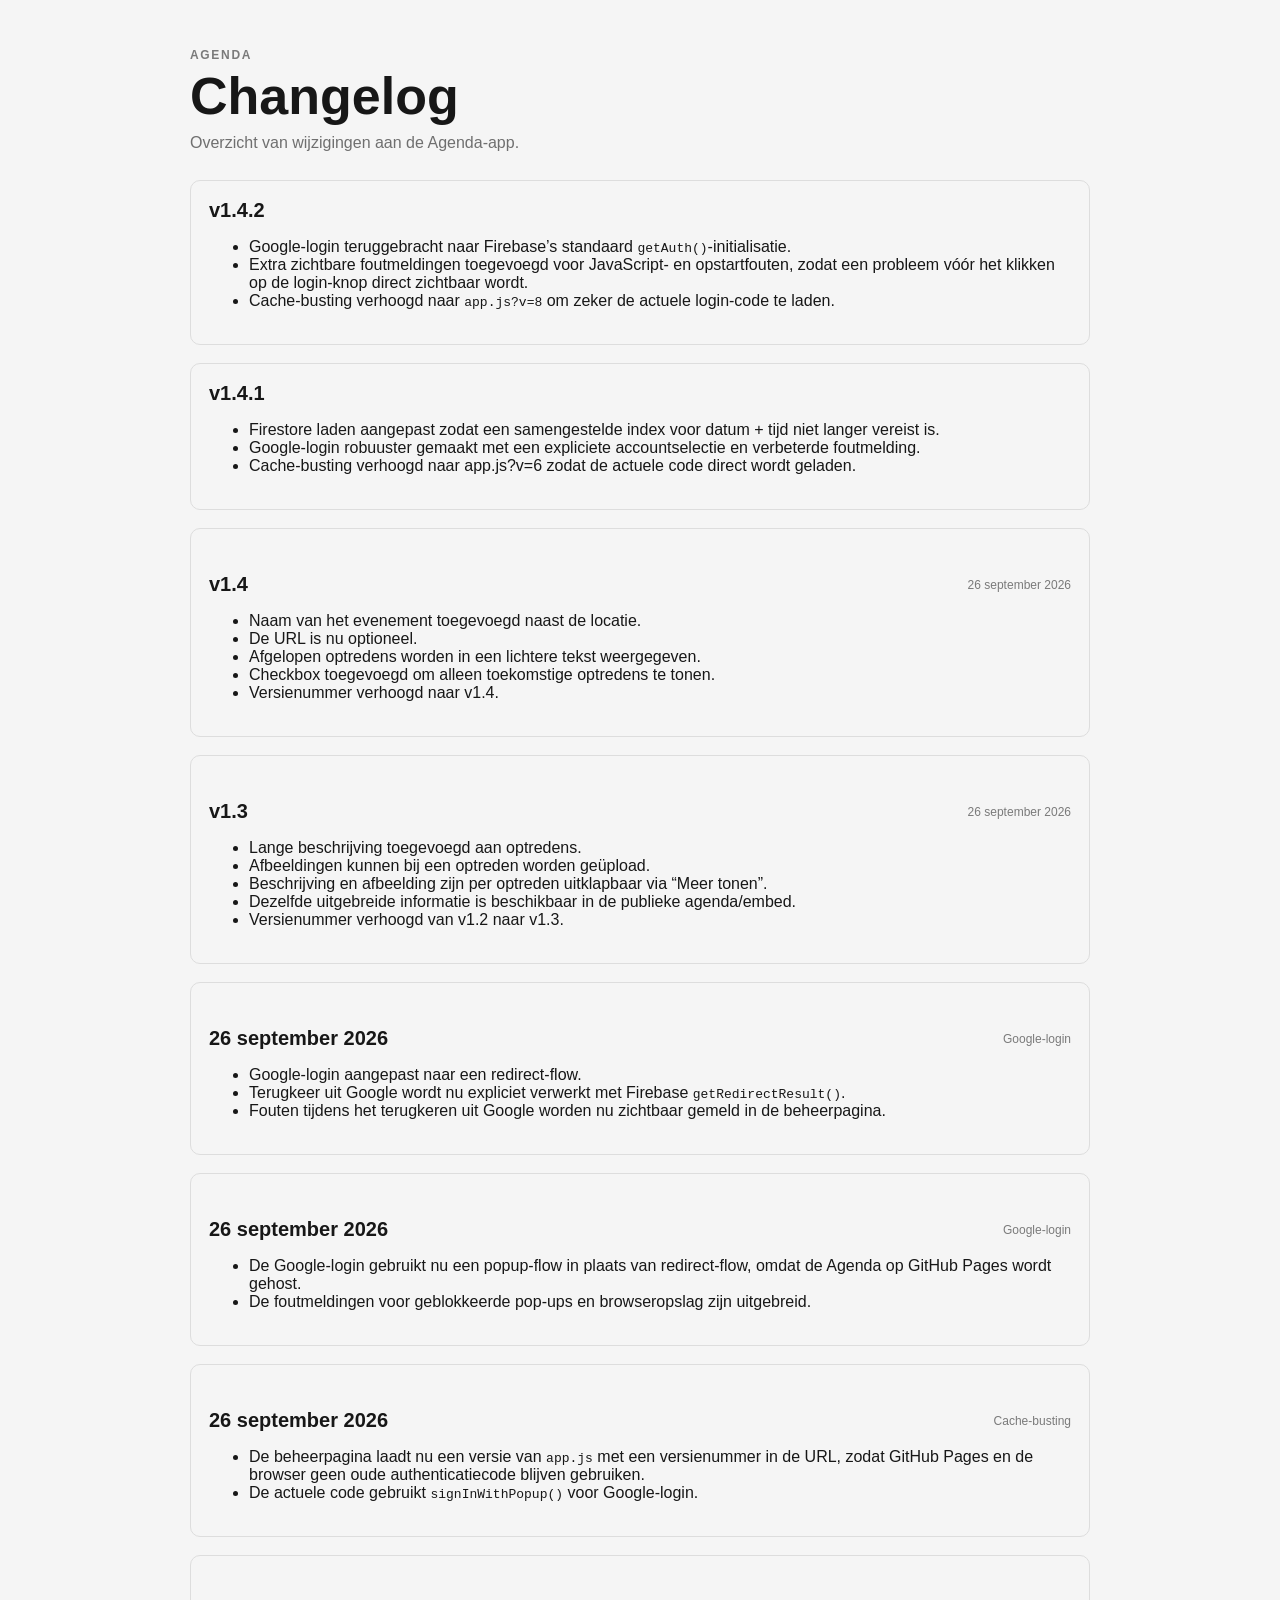
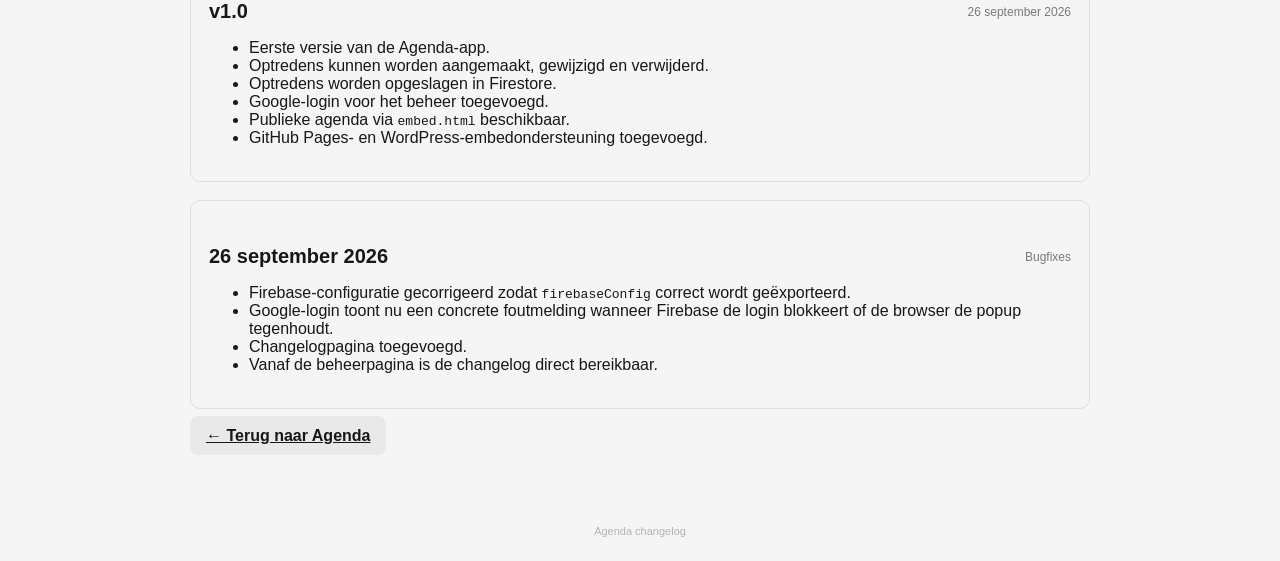
==== changelog.html @ e328a2c7 "Update changelog for Google login fix v1.4.2" ====
<!doctype html>
<html lang="nl">
<head>
<meta charset="utf-8">
<meta name="viewport" content="width=device-width,initial-scale=1">
<title>Changelog — Agenda</title>
<link rel="stylesheet" href="styles.css">
</head>
<body>
<main class="page">
<header class="hero">
<p class="eyebrow">Agenda</p>
<h1>Changelog</h1>
<p class="muted">Overzicht van wijzigingen aan de Agenda-app.</p>
</header>

<section class="panel"><h2>v1.4.2</h2><ul><li>Google-login teruggebracht naar Firebase’s standaard <code>getAuth()</code>-initialisatie.</li><li>Extra zichtbare foutmeldingen toegevoegd voor JavaScript- en opstartfouten, zodat een probleem vóór het klikken op de login-knop direct zichtbaar wordt.</li><li>Cache-busting verhoogd naar <code>app.js?v=8</code> om zeker de actuele login-code te laden.</li></ul></section><section class="panel"><h2>v1.4.1</h2><ul><li>Firestore laden aangepast zodat een samengestelde index voor datum + tijd niet langer vereist is.</li><li>Google-login robuuster gemaakt met een expliciete accountselectie en verbeterde foutmelding.</li><li>Cache-busting verhoogd naar app.js?v=6 zodat de actuele code direct wordt geladen.</li></ul></section><section class="panel">
  <div class="section-heading"><h2>v1.4</h2><span class="count">26 september 2026</span></div>
  <ul>
    <li>Naam van het evenement toegevoegd naast de locatie.</li>
    <li>De URL is nu optioneel.</li>
    <li>Afgelopen optredens worden in een lichtere tekst weergegeven.</li>
    <li>Checkbox toegevoegd om alleen toekomstige optredens te tonen.</li>
    <li>Versienummer verhoogd naar v1.4.</li>
  </ul>
</section>

<section class="panel">
  <div class="section-heading"><h2>v1.3</h2><span class="count">26 september 2026</span></div>
  <ul>
    <li>Lange beschrijving toegevoegd aan optredens.</li>
    <li>Afbeeldingen kunnen bij een optreden worden geüpload.</li>
    <li>Beschrijving en afbeelding zijn per optreden uitklapbaar via “Meer tonen”.</li>
    <li>Dezelfde uitgebreide informatie is beschikbaar in de publieke agenda/embed.</li>
    <li>Versienummer verhoogd van v1.2 naar v1.3.</li>
  </ul>
</section>

<section class="panel">
  <div class="section-heading"><h2>26 september 2026</h2><span class="count">Google-login</span></div>
  <ul>
    <li>Google-login aangepast naar een redirect-flow.</li>
    <li>Terugkeer uit Google wordt nu expliciet verwerkt met Firebase <code>getRedirectResult()</code>.</li>
    <li>Fouten tijdens het terugkeren uit Google worden nu zichtbaar gemeld in de beheerpagina.</li>
  </ul>
</section>

<section class="panel">
  <div class="section-heading"><h2>26 september 2026</h2><span class="count">Google-login</span></div>
  <ul>
    <li>De Google-login gebruikt nu een popup-flow in plaats van redirect-flow, omdat de Agenda op GitHub Pages wordt gehost.</li>
    <li>De foutmeldingen voor geblokkeerde pop-ups en browseropslag zijn uitgebreid.</li>
  </ul>
</section>

<section class="panel">
  <div class="section-heading"><h2>26 september 2026</h2><span class="count">Cache-busting</span></div>
  <ul>
    <li>De beheerpagina laadt nu een versie van <code>app.js</code> met een versienummer in de URL, zodat GitHub Pages en de browser geen oude authenticatiecode blijven gebruiken.</li>
    <li>De actuele code gebruikt <code>signInWithPopup()</code> voor Google-login.</li>
  </ul>
</section>

<section class="panel">
  <div class="section-heading"><h2>v1.0</h2><span class="count">26 september 2026</span></div>
  <ul>
    <li>Eerste versie van de Agenda-app.</li>
    <li>Optredens kunnen worden aangemaakt, gewijzigd en verwijderd.</li>
    <li>Optredens worden opgeslagen in Firestore.</li>
    <li>Google-login voor het beheer toegevoegd.</li>
    <li>Publieke agenda via <code>embed.html</code> beschikbaar.</li>
    <li>GitHub Pages- en WordPress-embedondersteuning toegevoegd.</li>
  </ul>
</section>

<section class="panel">
  <div class="section-heading"><h2>26 september 2026</h2><span class="count">Bugfixes</span></div>
  <ul>
    <li>Firebase-configuratie gecorrigeerd zodat <code>firebaseConfig</code> correct wordt geëxporteerd.</li>
    <li>Google-login toont nu een concrete foutmelding wanneer Firebase de login blokkeert of de browser de popup tegenhoudt.</li>
    <li>Changelogpagina toegevoegd.</li>
    <li>Vanaf de beheerpagina is de changelog direct bereikbaar.</li>
  </ul>
</section>

<p><a class="secondary-button" href="index.html">← Terug naar Agenda</a></p>
</main>
<footer class="version">Agenda changelog</footer>
</body>
</html>
---- styles.css ----
*{box-sizing:border-box}
:root{font-family:Arial,Helvetica,sans-serif;color:#171717;background:#f5f5f5}
body{margin:0}
.page{width:min(900px,calc(100% - 32px));margin:0 auto;padding:48px 0 64px}
.hero{margin-bottom:28px}
.eyebrow{margin:0 0 8px;font-size:12px;font-weight:700;letter-spacing:.14em;text-transform:uppercase;opacity:.55}
h1{margin:0;font-size:clamp(30px,6vw,52px);line-height:1}
h2{margin:0;font-size:20px}
.muted{margin:12px 0 0;opacity:.6}
.panel{padding:18px;background:#f5f5f5;border:1px solid #ddd;border-radius:10px;margin-bottom:18px}
.toolbar{display:flex;justify-content:space-between;gap:10px;margin-bottom:18px}.toolbar-actions{display:flex;gap:10px;align-items:center}.toolbar-actions a{text-decoration:none;display:inline-flex;align-items:center}
.primary-button,.secondary-button{border:0;border-radius:8px;padding:11px 16px;font:inherit;font-weight:700;cursor:pointer}
.primary-button{background:#171717;color:#fff}
.secondary-button{background:#e9e9e9;color:#171717}
.form-heading{display:flex;align-items:center;justify-content:space-between;margin-bottom:18px}
.icon-button{border:0;background:transparent;font-size:26px;line-height:1;cursor:pointer;opacity:.55}
.form-grid{display:grid;grid-template-columns:1fr 1fr;gap:14px}
.form-grid label{display:grid;gap:6px;font-size:13px;font-weight:700}
.form-grid input{width:100%;min-height:40px;padding:0 11px;border:1px solid #ccc;border-radius:8px;background:#fff;font:inherit}
.full{grid-column:1/-1}
.form-actions{display:flex;gap:10px}
.section-heading{display:flex;align-items:center;justify-content:space-between;margin:26px 0 12px}
.count{font-size:12px;opacity:.55}
.event-list{display:grid;gap:8px}
.event{display:grid;grid-template-columns:74px minmax(0,1fr) auto;gap:14px;align-items:center;padding:10px 12px;background:#f5f5f5;border:1px solid #ddd;border-radius:10px;transition:background-color .15s ease,transform .1s ease}
.event:hover{background:#e9e9e9}
.event:active{transform:scale(.995)}
.event-date{text-align:center;font-weight:700;text-transform:uppercase;line-height:1.05}
.event-day{display:block;font-size:25px;letter-spacing:-.03em}
.event-month{display:block;font-size:11px;opacity:.55;letter-spacing:.12em;margin-top:3px}
.event-time{font-size:12px;font-weight:700;opacity:.55;margin-bottom:3px}
.event-location{margin:0;font-weight:700;white-space:nowrap;overflow:hidden;text-overflow:ellipsis}
.event-link{display:inline-block;margin-top:3px;font-size:12px;color:inherit;opacity:.6;text-decoration:none}
.event-link:hover{text-decoration:underline}
.event-actions{display:flex;gap:4px}
.small-button{border:0;background:transparent;border-radius:7px;padding:8px;cursor:pointer;font:inherit;opacity:.55}
.small-button:hover{background:#ddd;opacity:1}
.error{margin:14px 0 0;padding:12px;border:1px solid #d99;background:#fee;border-radius:8px;color:#733}
.message{padding:14px;text-align:center;color:#777;font-size:13px}
.version{margin:0 0 24px;text-align:center;font-size:11px;color:#999;opacity:.7}
.embed-page{background:transparent}
.embed-page .event{grid-template-columns:64px minmax(0,1fr);padding:8px 10px}
.embed-page .event-actions{display:none}
.embed-page .event-day{font-size:22px}
@media(max-width:600px){
.page{width:min(100% - 20px,900px);padding-top:28px}
.form-grid{grid-template-columns:1fr}
.full{grid-column:auto}
.toolbar{flex-direction:column}
.event{grid-template-columns:58px minmax(0,1fr) auto;gap:9px;padding:8px}
.event-day{font-size:22px}
.event-location{font-size:14px}
.event-link{font-size:11px}
}

.form-grid textarea{width:100%;padding:11px;border:1px solid #ccc;border-radius:8px;background:#fff;font:inherit;resize:vertical;line-height:1.5}
.form-grid input[type="file"]{padding:9px 11px}
.field-hint{font-size:11px;font-weight:400;opacity:.55}
.event-main{min-width:0}
.event-toggle{display:block;margin-top:7px;padding:0;border:0;background:transparent;font:inherit;font-size:12px;font-weight:700;opacity:.55;cursor:pointer}
.event-toggle:hover{text-decoration:underline;opacity:1}
.event-details{margin-top:12px;padding-top:12px;border-top:1px solid #ddd}
.event-image{display:block;width:min(100%,520px);max-height:360px;object-fit:cover;border-radius:8px;margin-bottom:12px}
.event-description{font-size:14px;line-height:1.6;font-weight:400;white-space:normal;overflow-wrap:anywhere}

.filter-checkbox{display:flex;align-items:center;gap:8px;margin:-2px 0 14px;font-size:13px;font-weight:700}
.filter-checkbox input{width:16px;height:16px}
.event-name{margin:0 0 2px;font-weight:700}
.event.past{opacity:.48}
.event.past:hover{opacity:.7}
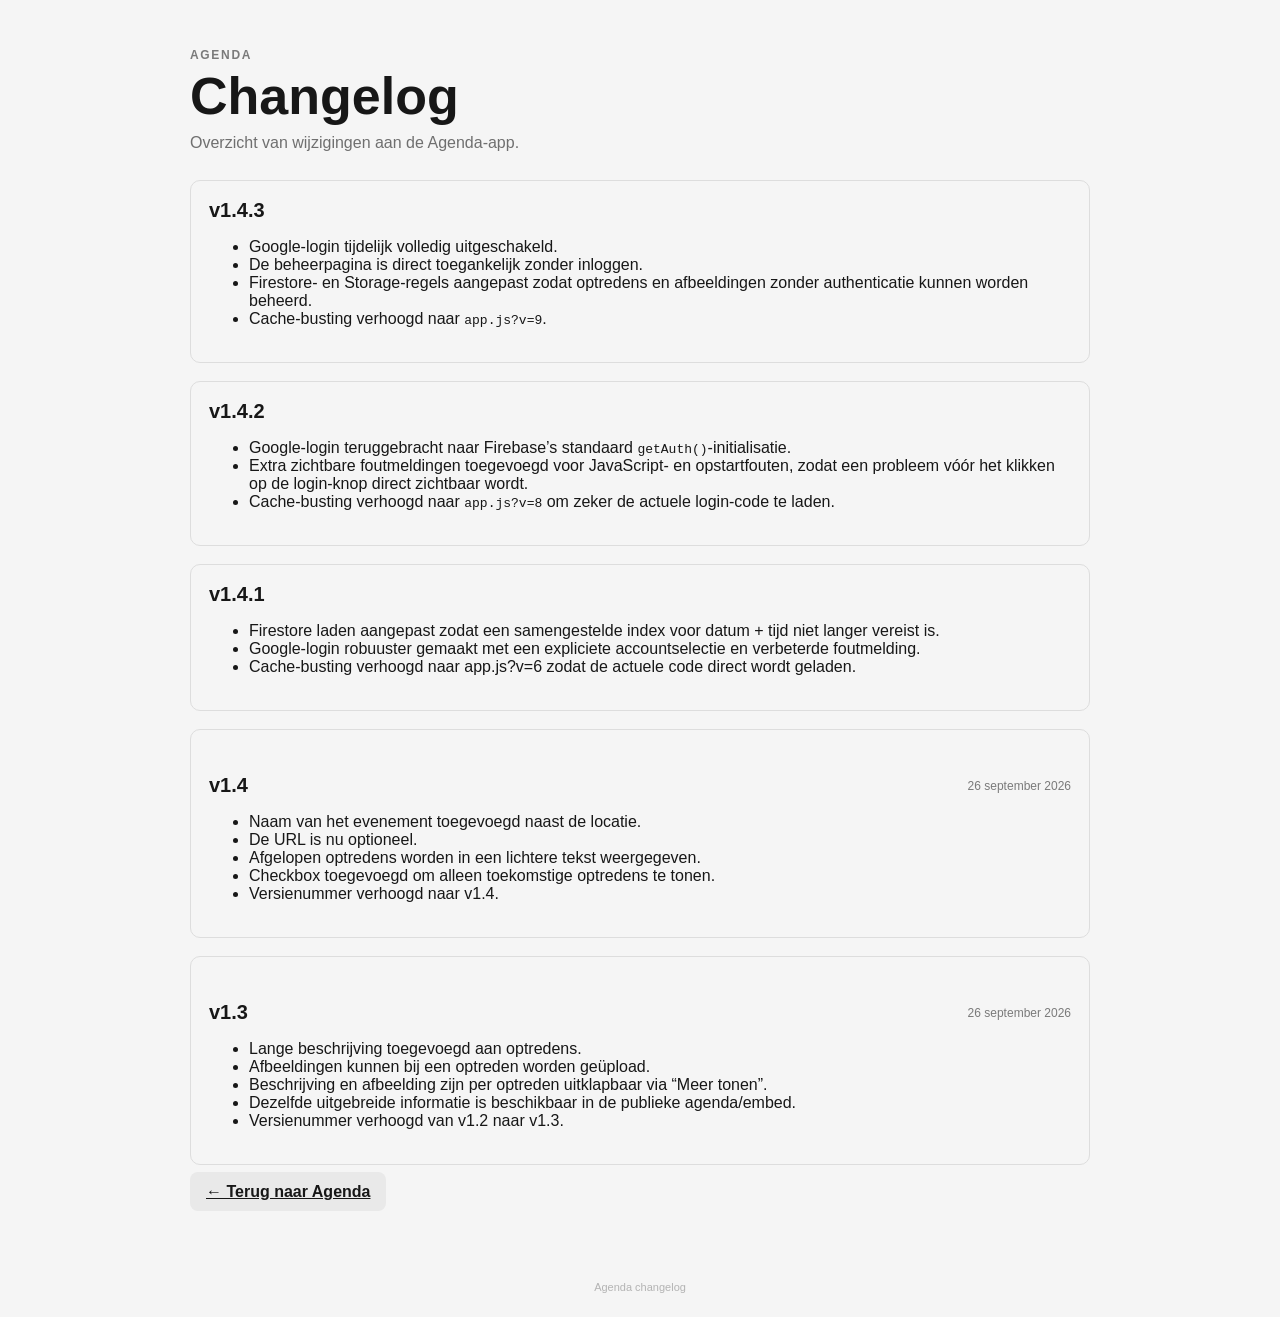
==== commit 077ebf37: "Document temporary removal of Google login" ====
--- a/changelog.html
+++ b/changelog.html
@@ -14,77 +14,23 @@
 <p class="muted">Overzicht van wijzigingen aan de Agenda-app.</p>
 </header>
 
+<section class="panel"><h2>v1.4.3</h2><ul>
+<li>Google-login tijdelijk volledig uitgeschakeld.</li>
+<li>De beheerpagina is direct toegankelijk zonder inloggen.</li>
+<li>Firestore- en Storage-regels aangepast zodat optredens en afbeeldingen zonder authenticatie kunnen worden beheerd.</li>
+<li>Cache-busting verhoogd naar <code>app.js?v=9</code>.</li>
+</ul></section>
+
 <section class="panel"><h2>v1.4.2</h2><ul><li>Google-login teruggebracht naar Firebase’s standaard <code>getAuth()</code>-initialisatie.</li><li>Extra zichtbare foutmeldingen toegevoegd voor JavaScript- en opstartfouten, zodat een probleem vóór het klikken op de login-knop direct zichtbaar wordt.</li><li>Cache-busting verhoogd naar <code>app.js?v=8</code> om zeker de actuele login-code te laden.</li></ul></section><section class="panel"><h2>v1.4.1</h2><ul><li>Firestore laden aangepast zodat een samengestelde index voor datum + tijd niet langer vereist is.</li><li>Google-login robuuster gemaakt met een expliciete accountselectie en verbeterde foutmelding.</li><li>Cache-busting verhoogd naar app.js?v=6 zodat de actuele code direct wordt geladen.</li></ul></section><section class="panel">
   <div class="section-heading"><h2>v1.4</h2><span class="count">26 september 2026</span></div>
-  <ul>
-    <li>Naam van het evenement toegevoegd naast de locatie.</li>
-    <li>De URL is nu optioneel.</li>
-    <li>Afgelopen optredens worden in een lichtere tekst weergegeven.</li>
-    <li>Checkbox toegevoegd om alleen toekomstige optredens te tonen.</li>
-    <li>Versienummer verhoogd naar v1.4.</li>
-  </ul>
+  <ul><li>Naam van het evenement toegevoegd naast de locatie.</li><li>De URL is nu optioneel.</li><li>Afgelopen optredens worden in een lichtere tekst weergegeven.</li><li>Checkbox toegevoegd om alleen toekomstige optredens te tonen.</li><li>Versienummer verhoogd naar v1.4.</li></ul>
 </section>
-
 <section class="panel">
   <div class="section-heading"><h2>v1.3</h2><span class="count">26 september 2026</span></div>
-  <ul>
-    <li>Lange beschrijving toegevoegd aan optredens.</li>
-    <li>Afbeeldingen kunnen bij een optreden worden geüpload.</li>
-    <li>Beschrijving en afbeelding zijn per optreden uitklapbaar via “Meer tonen”.</li>
-    <li>Dezelfde uitgebreide informatie is beschikbaar in de publieke agenda/embed.</li>
-    <li>Versienummer verhoogd van v1.2 naar v1.3.</li>
-  </ul>
+  <ul><li>Lange beschrijving toegevoegd aan optredens.</li><li>Afbeeldingen kunnen bij een optreden worden geüpload.</li><li>Beschrijving en afbeelding zijn per optreden uitklapbaar via “Meer tonen”.</li><li>Dezelfde uitgebreide informatie is beschikbaar in de publieke agenda/embed.</li><li>Versienummer verhoogd van v1.2 naar v1.3.</li></ul>
 </section>
-
-<section class="panel">
-  <div class="section-heading"><h2>26 september 2026</h2><span class="count">Google-login</span></div>
-  <ul>
-    <li>Google-login aangepast naar een redirect-flow.</li>
-    <li>Terugkeer uit Google wordt nu expliciet verwerkt met Firebase <code>getRedirectResult()</code>.</li>
-    <li>Fouten tijdens het terugkeren uit Google worden nu zichtbaar gemeld in de beheerpagina.</li>
-  </ul>
-</section>
-
-<section class="panel">
-  <div class="section-heading"><h2>26 september 2026</h2><span class="count">Google-login</span></div>
-  <ul>
-    <li>De Google-login gebruikt nu een popup-flow in plaats van redirect-flow, omdat de Agenda op GitHub Pages wordt gehost.</li>
-    <li>De foutmeldingen voor geblokkeerde pop-ups en browseropslag zijn uitgebreid.</li>
-  </ul>
-</section>
-
-<section class="panel">
-  <div class="section-heading"><h2>26 september 2026</h2><span class="count">Cache-busting</span></div>
-  <ul>
-    <li>De beheerpagina laadt nu een versie van <code>app.js</code> met een versienummer in de URL, zodat GitHub Pages en de browser geen oude authenticatiecode blijven gebruiken.</li>
-    <li>De actuele code gebruikt <code>signInWithPopup()</code> voor Google-login.</li>
-  </ul>
-</section>
-
-<section class="panel">
-  <div class="section-heading"><h2>v1.0</h2><span class="count">26 september 2026</span></div>
-  <ul>
-    <li>Eerste versie van de Agenda-app.</li>
-    <li>Optredens kunnen worden aangemaakt, gewijzigd en verwijderd.</li>
-    <li>Optredens worden opgeslagen in Firestore.</li>
-    <li>Google-login voor het beheer toegevoegd.</li>
-    <li>Publieke agenda via <code>embed.html</code> beschikbaar.</li>
-    <li>GitHub Pages- en WordPress-embedondersteuning toegevoegd.</li>
-  </ul>
-</section>
-
-<section class="panel">
-  <div class="section-heading"><h2>26 september 2026</h2><span class="count">Bugfixes</span></div>
-  <ul>
-    <li>Firebase-configuratie gecorrigeerd zodat <code>firebaseConfig</code> correct wordt geëxporteerd.</li>
-    <li>Google-login toont nu een concrete foutmelding wanneer Firebase de login blokkeert of de browser de popup tegenhoudt.</li>
-    <li>Changelogpagina toegevoegd.</li>
-    <li>Vanaf de beheerpagina is de changelog direct bereikbaar.</li>
-  </ul>
-</section>
-
 <p><a class="secondary-button" href="index.html">← Terug naar Agenda</a></p>
 </main>
 <footer class="version">Agenda changelog</footer>
 </body>
-</html>
+</html>
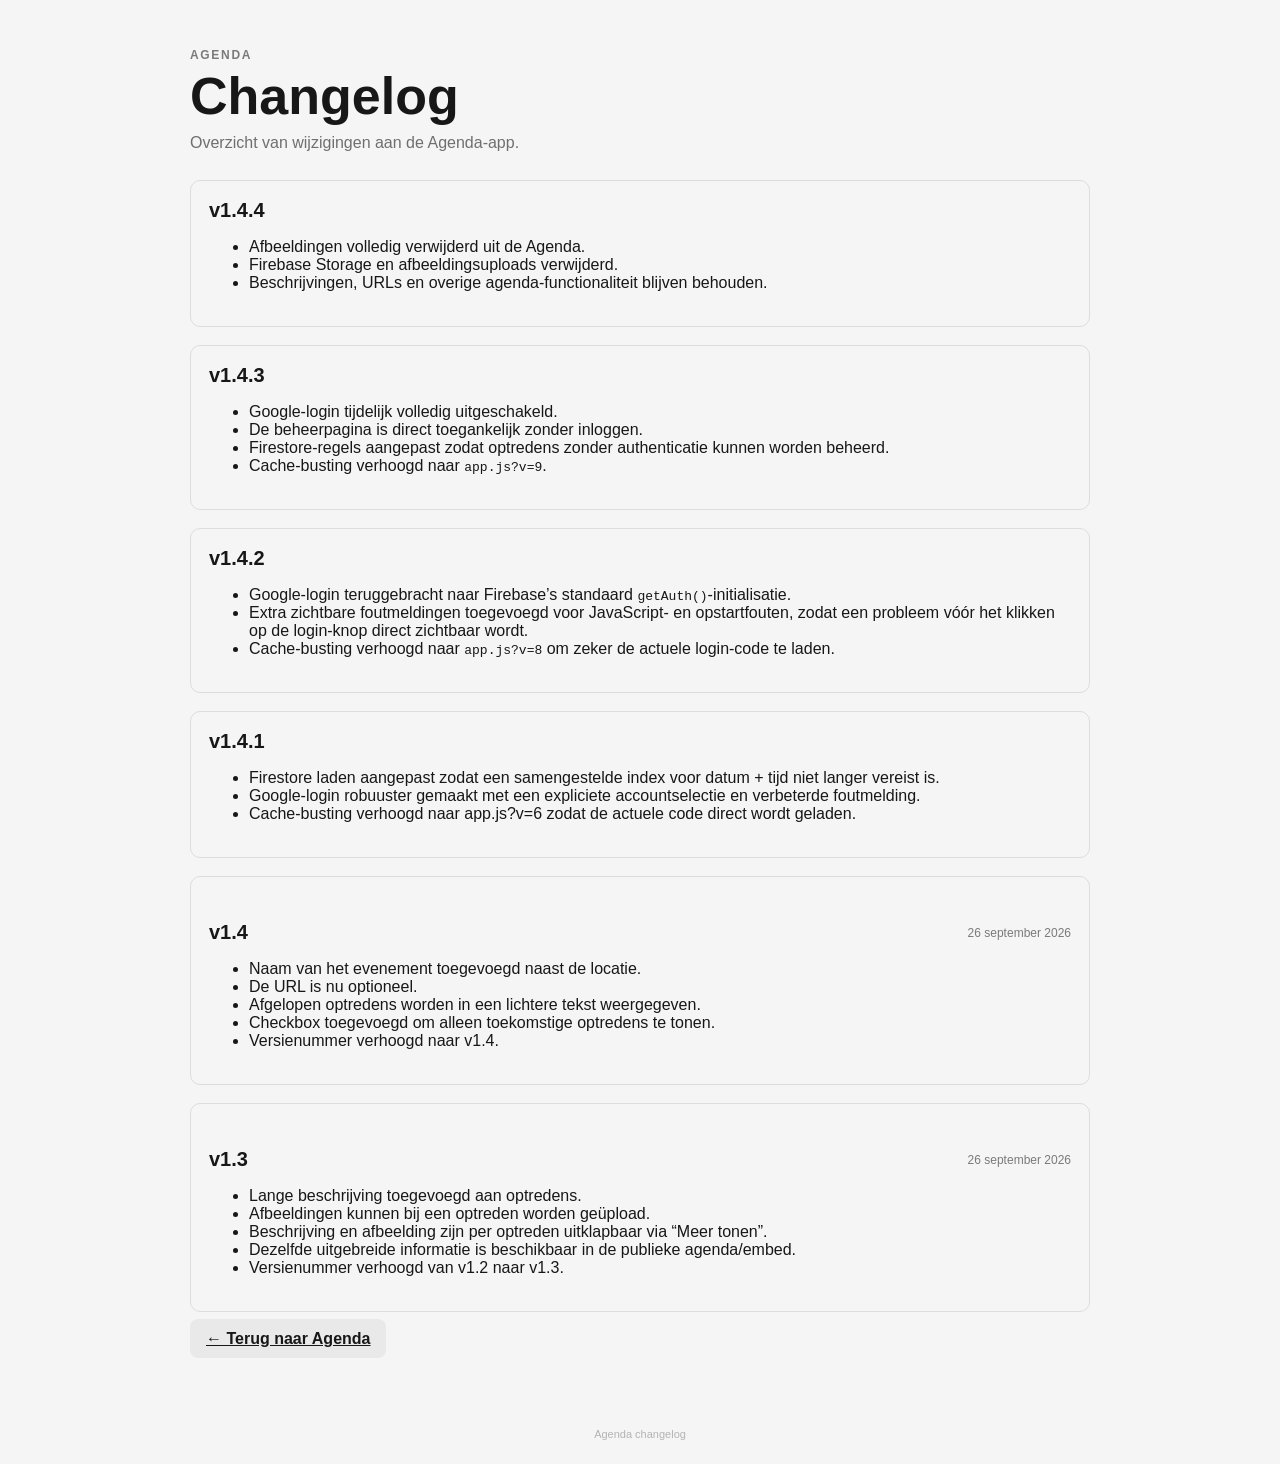
==== commit 4b4827f8: "Document image functionality removal" ====
--- a/changelog.html
+++ b/changelog.html
@@ -14,10 +14,10 @@
 <p class="muted">Overzicht van wijzigingen aan de Agenda-app.</p>
 </header>
 
-<section class="panel"><h2>v1.4.3</h2><ul>
+<section class="panel"><h2>v1.4.4</h2><ul><li>Afbeeldingen volledig verwijderd uit de Agenda.</li><li>Firebase Storage en afbeeldingsuploads verwijderd.</li><li>Beschrijvingen, URLs en overige agenda-functionaliteit blijven behouden.</li></ul></section><section class="panel"><h2>v1.4.3</h2><ul>
 <li>Google-login tijdelijk volledig uitgeschakeld.</li>
 <li>De beheerpagina is direct toegankelijk zonder inloggen.</li>
-<li>Firestore- en Storage-regels aangepast zodat optredens en afbeeldingen zonder authenticatie kunnen worden beheerd.</li>
+<li>Firestore-regels aangepast zodat optredens zonder authenticatie kunnen worden beheerd.</li>
 <li>Cache-busting verhoogd naar <code>app.js?v=9</code>.</li>
 </ul></section>
 
--- a/styles.css
+++ b/styles.css
@@ -39,9 +39,9 @@
 .message{padding:14px;text-align:center;color:#777;font-size:13px}
 .version{margin:0 0 24px;text-align:center;font-size:11px;color:#999;opacity:.7}
 .embed-page{background:transparent}
-.embed-page .event{grid-template-columns:64px minmax(0,1fr);padding:8px 10px}
+.embed-page .event{grid-template-columns:44px minmax(0,1fr);gap:10px;padding:7px 10px;background:#fff;border:1px solid #ddd;border-radius:8px}
 .embed-page .event-actions{display:none}
-.embed-page .event-day{font-size:22px}
+.embed-page .event-day{font-size:18px}.embed-page .event-month{font-size:9px}.embed-page .event-time{font-size:11px}.embed-page .event-name{font-size:14px}.embed-page .event-location{font-size:12px;font-weight:400;opacity:.65}
 @media(max-width:600px){
 .page{width:min(100% - 20px,900px);padding-top:28px}
 .form-grid{grid-template-columns:1fr}
@@ -54,13 +54,10 @@
 }
 
 .form-grid textarea{width:100%;padding:11px;border:1px solid #ccc;border-radius:8px;background:#fff;font:inherit;resize:vertical;line-height:1.5}
-.form-grid input[type="file"]{padding:9px 11px}
-.field-hint{font-size:11px;font-weight:400;opacity:.55}
 .event-main{min-width:0}
 .event-toggle{display:block;margin-top:7px;padding:0;border:0;background:transparent;font:inherit;font-size:12px;font-weight:700;opacity:.55;cursor:pointer}
 .event-toggle:hover{text-decoration:underline;opacity:1}
 .event-details{margin-top:12px;padding-top:12px;border-top:1px solid #ddd}
-.event-image{display:block;width:min(100%,520px);max-height:360px;object-fit:cover;border-radius:8px;margin-bottom:12px}
 .event-description{font-size:14px;line-height:1.6;font-weight:400;white-space:normal;overflow-wrap:anywhere}
 
 .filter-checkbox{display:flex;align-items:center;gap:8px;margin:-2px 0 14px;font-size:13px;font-weight:700}
@@ -68,3 +65,17 @@
 .event-name{margin:0 0 2px;font-weight:700}
 .event.past{opacity:.48}
 .event.past:hover{opacity:.7}
+
+/* Embedded agenda */
+.embed-page .embed-filter{margin:-2px 0 14px}
+.embed-page .event{grid-template-columns:44px minmax(0,1fr) 28px}
+.embed-page .event-expand{width:28px;height:28px;display:flex;align-items:center;justify-content:center;padding:0;border:0;border-radius:50%;background:transparent;color:inherit;cursor:pointer;transition:background-color .15s ease}
+.embed-page .event-expand:hover{background:#eee}
+.embed-page .event-arrow{display:block;font-size:22px;line-height:1;opacity:.55;transition:transform .25s ease}
+.embed-page .event-expand[aria-expanded="true"] .event-arrow{transform:translateY(2px)}
+.embed-page .event-details{grid-column:1/-1;max-height:0;overflow:hidden;opacity:0;margin-top:0;padding-top:0;border-top:0;transition:max-height .35s ease,opacity .25s ease,margin-top .35s ease,padding-top .35s ease}
+.embed-page .event-details-inner{padding:0 4px 4px}
+.embed-page .event-expand[aria-expanded="true"] + .event-details{margin-top:4px;padding-top:12px;border-top:1px solid #ddd}
+.embed-page .event-description{font-size:14px;line-height:1.6;font-weight:400;overflow-wrap:anywhere}
+.embed-page .event-link{display:inline-block;margin-top:12px}
+@media(max-width:600px){.embed-page .event{grid-template-columns:44px 40px minmax(0,1fr) 28px}}
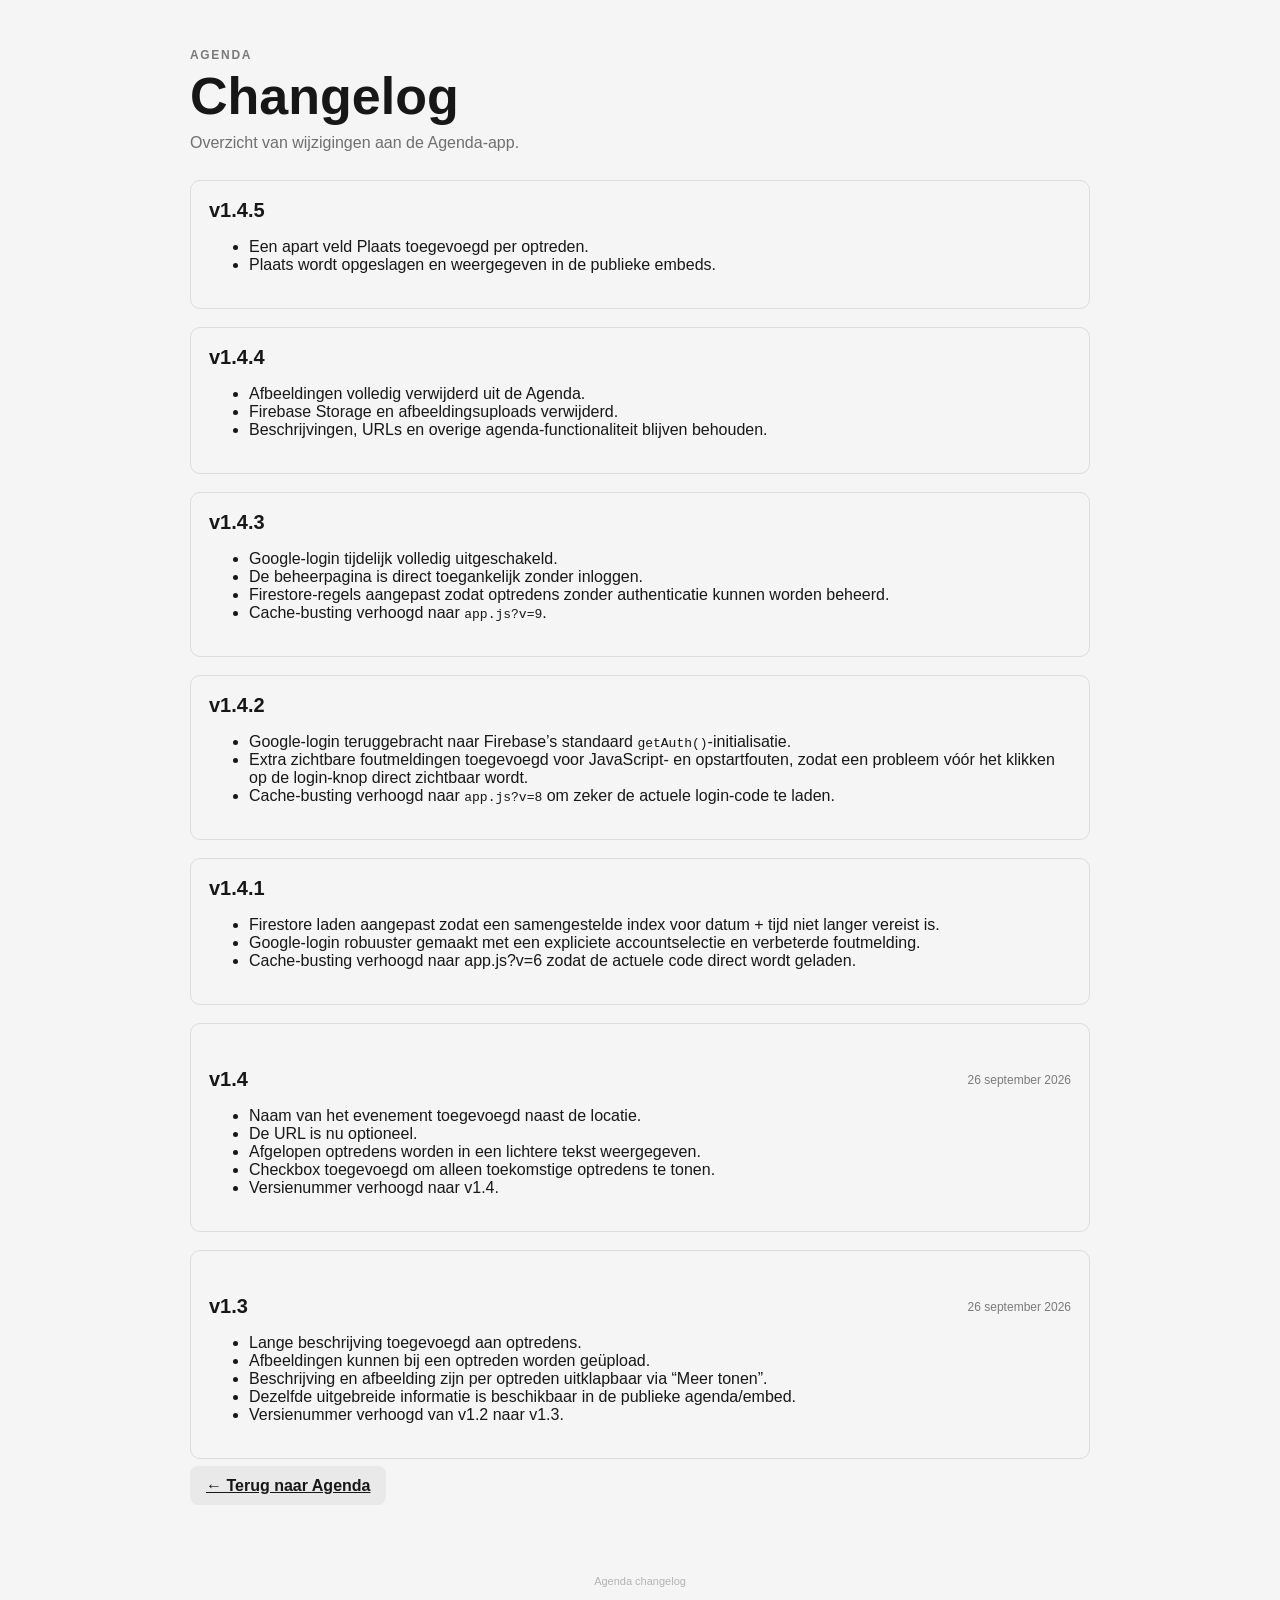
==== commit bfbb2dce: "Document place field" ====
--- a/changelog.html
+++ b/changelog.html
@@ -14,7 +14,7 @@
 <p class="muted">Overzicht van wijzigingen aan de Agenda-app.</p>
 </header>
 
-<section class="panel"><h2>v1.4.4</h2><ul><li>Afbeeldingen volledig verwijderd uit de Agenda.</li><li>Firebase Storage en afbeeldingsuploads verwijderd.</li><li>Beschrijvingen, URLs en overige agenda-functionaliteit blijven behouden.</li></ul></section><section class="panel"><h2>v1.4.3</h2><ul>
+<section class="panel"><h2>v1.4.5</h2><ul><li>Een apart veld Plaats toegevoegd per optreden.</li><li>Plaats wordt opgeslagen en weergegeven in de publieke embeds.</li></ul></section><section class="panel"><h2>v1.4.4</h2><ul><li>Afbeeldingen volledig verwijderd uit de Agenda.</li><li>Firebase Storage en afbeeldingsuploads verwijderd.</li><li>Beschrijvingen, URLs en overige agenda-functionaliteit blijven behouden.</li></ul></section><section class="panel"><h2>v1.4.3</h2><ul>
 <li>Google-login tijdelijk volledig uitgeschakeld.</li>
 <li>De beheerpagina is direct toegankelijk zonder inloggen.</li>
 <li>Firestore-regels aangepast zodat optredens zonder authenticatie kunnen worden beheerd.</li>
--- a/styles.css
+++ b/styles.css
@@ -78,4 +78,4 @@
 .embed-page .event-expand[aria-expanded="true"] + .event-details{margin-top:4px;padding-top:12px;border-top:1px solid #ddd}
 .embed-page .event-description{font-size:14px;line-height:1.6;font-weight:400;overflow-wrap:anywhere}
 .embed-page .event-link{display:inline-block;margin-top:12px}
-@media(max-width:600px){.embed-page .event{grid-template-columns:44px 40px minmax(0,1fr) 28px}}
+@media(max-width:600px){.embed-page .event{grid-template-columns:44px minmax(0,1fr) 28px}}
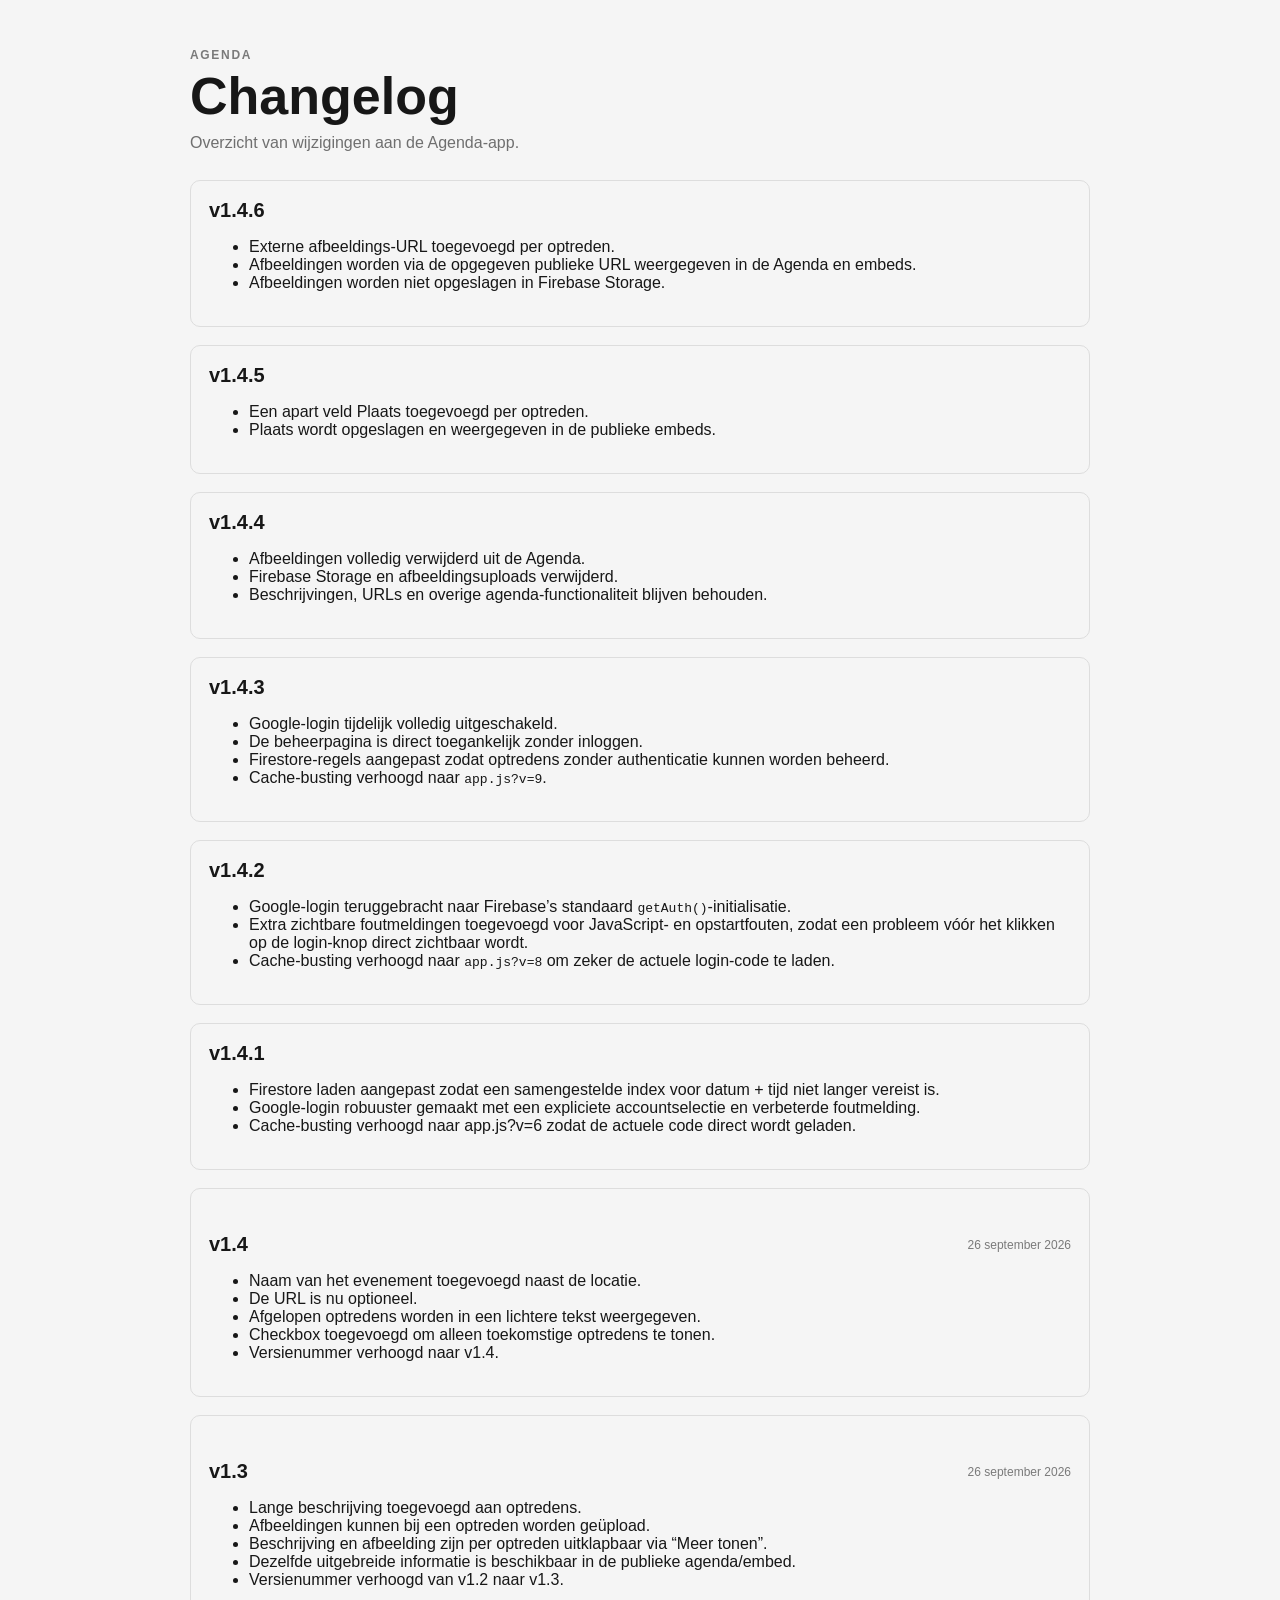
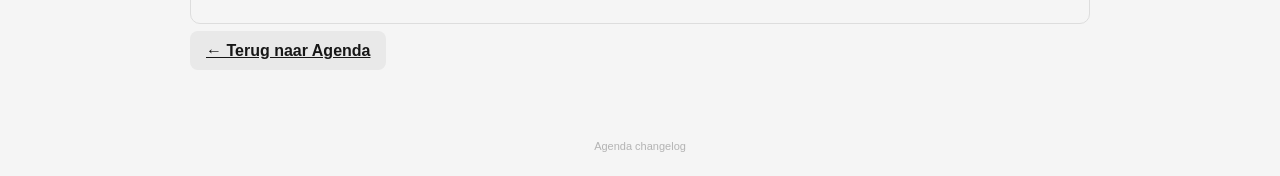
==== commit aa40a175: "Add external image URL support" ====
--- a/changelog.html
+++ b/changelog.html
@@ -14,7 +14,7 @@
 <p class="muted">Overzicht van wijzigingen aan de Agenda-app.</p>
 </header>
 
-<section class="panel"><h2>v1.4.5</h2><ul><li>Een apart veld Plaats toegevoegd per optreden.</li><li>Plaats wordt opgeslagen en weergegeven in de publieke embeds.</li></ul></section><section class="panel"><h2>v1.4.4</h2><ul><li>Afbeeldingen volledig verwijderd uit de Agenda.</li><li>Firebase Storage en afbeeldingsuploads verwijderd.</li><li>Beschrijvingen, URLs en overige agenda-functionaliteit blijven behouden.</li></ul></section><section class="panel"><h2>v1.4.3</h2><ul>
+<section class="panel"><h2>v1.4.6</h2><ul><li>Externe afbeeldings-URL toegevoegd per optreden.</li><li>Afbeeldingen worden via de opgegeven publieke URL weergegeven in de Agenda en embeds.</li><li>Afbeeldingen worden niet opgeslagen in Firebase Storage.</li></ul></section><section class="panel"><h2>v1.4.5</h2><ul><li>Een apart veld Plaats toegevoegd per optreden.</li><li>Plaats wordt opgeslagen en weergegeven in de publieke embeds.</li></ul></section><section class="panel"><h2>v1.4.4</h2><ul><li>Afbeeldingen volledig verwijderd uit de Agenda.</li><li>Firebase Storage en afbeeldingsuploads verwijderd.</li><li>Beschrijvingen, URLs en overige agenda-functionaliteit blijven behouden.</li></ul></section><section class="panel"><h2>v1.4.3</h2><ul>
 <li>Google-login tijdelijk volledig uitgeschakeld.</li>
 <li>De beheerpagina is direct toegankelijk zonder inloggen.</li>
 <li>Firestore-regels aangepast zodat optredens zonder authenticatie kunnen worden beheerd.</li>
--- a/styles.css
+++ b/styles.css
@@ -79,3 +79,6 @@
 .embed-page .event-description{font-size:14px;line-height:1.6;font-weight:400;overflow-wrap:anywhere}
 .embed-page .event-link{display:inline-block;margin-top:12px}
 @media(max-width:600px){.embed-page .event{grid-template-columns:44px minmax(0,1fr) 28px}}
+
+.event-image{display:block;width:100%;max-width:520px;height:auto;margin:0 0 12px;border-radius:8px;object-fit:cover}
+.embed-page .event-image{max-width:100%;margin:0 0 10px;border-radius:6px}
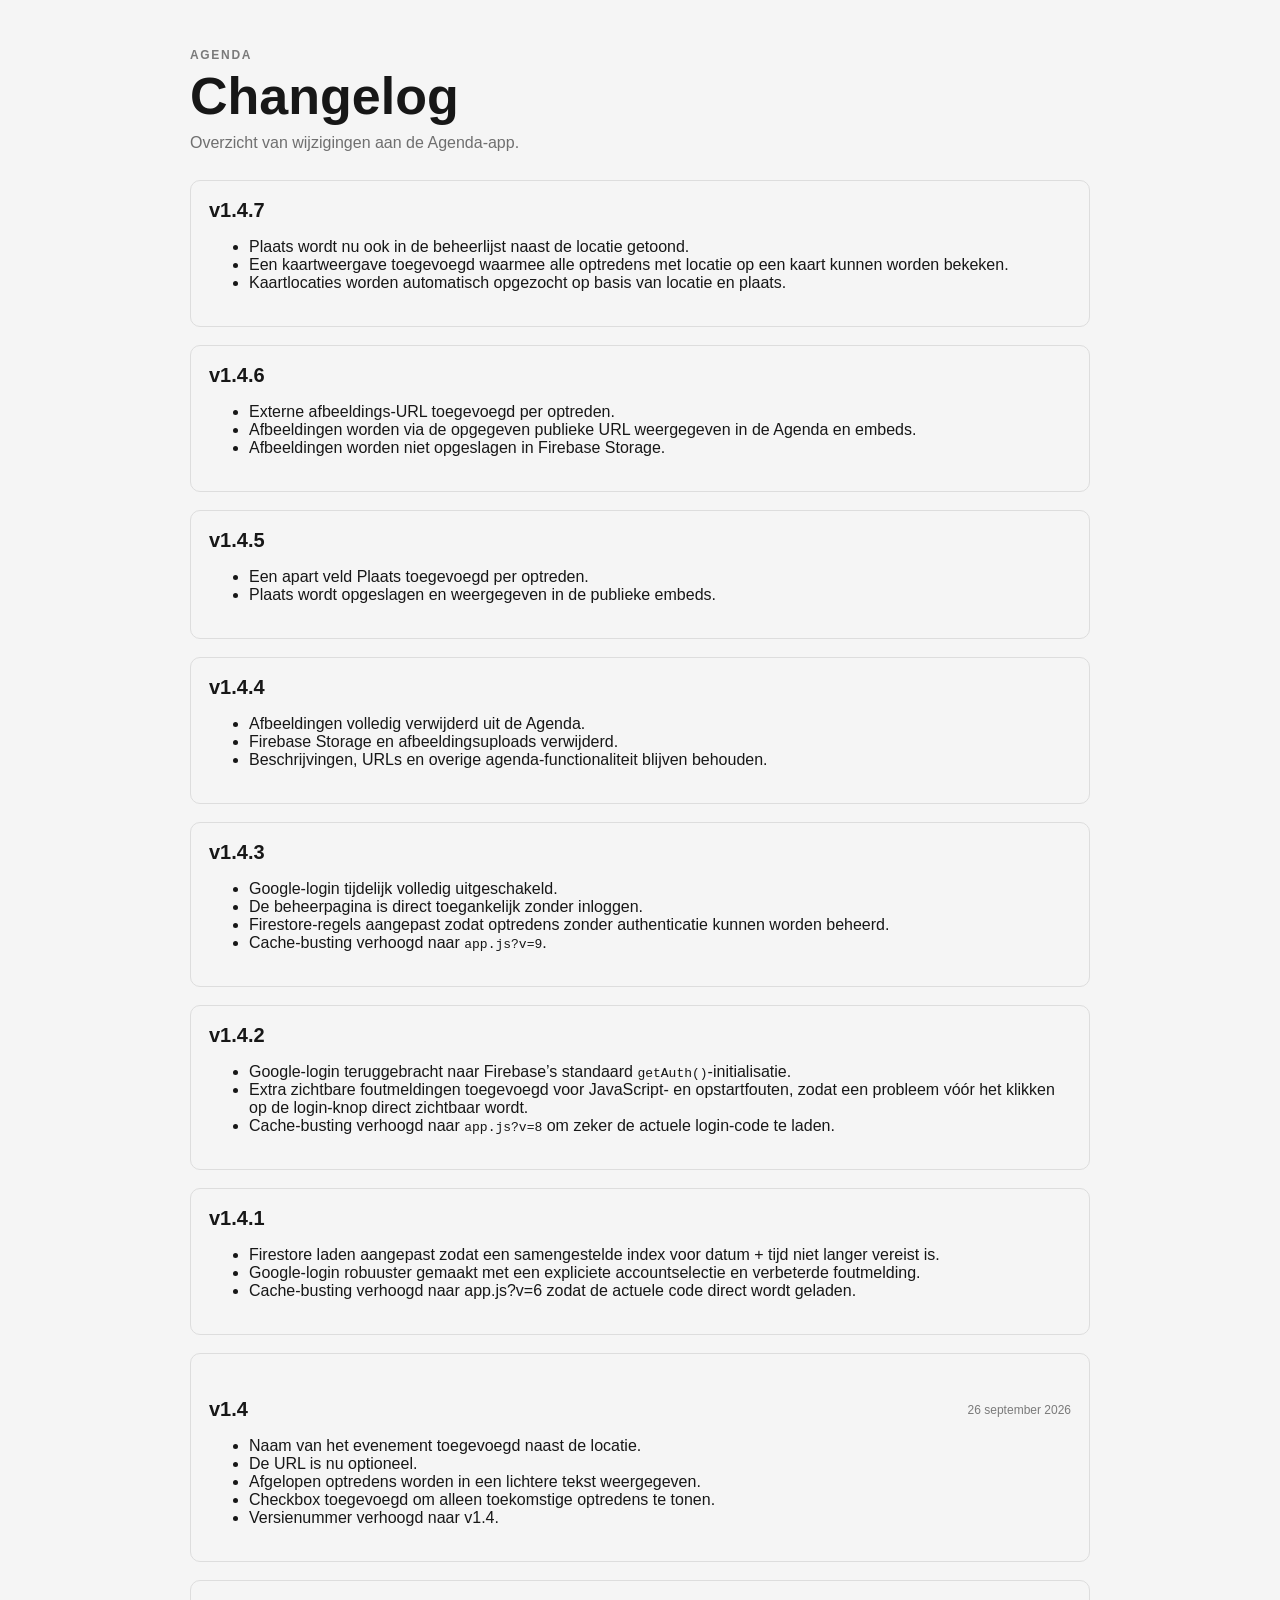
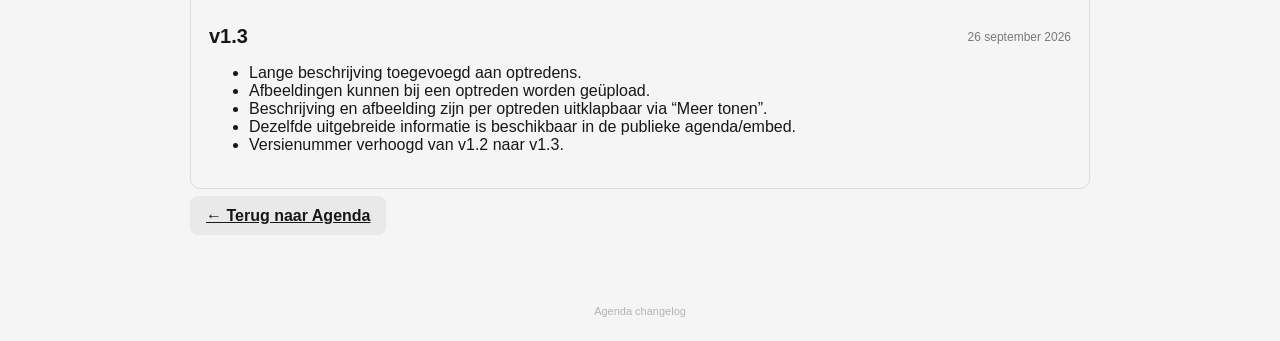
==== commit 9ac2ac36: "Document map view" ====
--- a/changelog.html
+++ b/changelog.html
@@ -14,7 +14,7 @@
 <p class="muted">Overzicht van wijzigingen aan de Agenda-app.</p>
 </header>
 
-<section class="panel"><h2>v1.4.6</h2><ul><li>Externe afbeeldings-URL toegevoegd per optreden.</li><li>Afbeeldingen worden via de opgegeven publieke URL weergegeven in de Agenda en embeds.</li><li>Afbeeldingen worden niet opgeslagen in Firebase Storage.</li></ul></section><section class="panel"><h2>v1.4.5</h2><ul><li>Een apart veld Plaats toegevoegd per optreden.</li><li>Plaats wordt opgeslagen en weergegeven in de publieke embeds.</li></ul></section><section class="panel"><h2>v1.4.4</h2><ul><li>Afbeeldingen volledig verwijderd uit de Agenda.</li><li>Firebase Storage en afbeeldingsuploads verwijderd.</li><li>Beschrijvingen, URLs en overige agenda-functionaliteit blijven behouden.</li></ul></section><section class="panel"><h2>v1.4.3</h2><ul>
+<section class="panel"><h2>v1.4.7</h2><ul><li>Plaats wordt nu ook in de beheerlijst naast de locatie getoond.</li><li>Een kaartweergave toegevoegd waarmee alle optredens met locatie op een kaart kunnen worden bekeken.</li><li>Kaartlocaties worden automatisch opgezocht op basis van locatie en plaats.</li></ul></section><section class="panel"><h2>v1.4.6</h2><ul><li>Externe afbeeldings-URL toegevoegd per optreden.</li><li>Afbeeldingen worden via de opgegeven publieke URL weergegeven in de Agenda en embeds.</li><li>Afbeeldingen worden niet opgeslagen in Firebase Storage.</li></ul></section><section class="panel"><h2>v1.4.5</h2><ul><li>Een apart veld Plaats toegevoegd per optreden.</li><li>Plaats wordt opgeslagen en weergegeven in de publieke embeds.</li></ul></section><section class="panel"><h2>v1.4.4</h2><ul><li>Afbeeldingen volledig verwijderd uit de Agenda.</li><li>Firebase Storage en afbeeldingsuploads verwijderd.</li><li>Beschrijvingen, URLs en overige agenda-functionaliteit blijven behouden.</li></ul></section><section class="panel"><h2>v1.4.3</h2><ul>
 <li>Google-login tijdelijk volledig uitgeschakeld.</li>
 <li>De beheerpagina is direct toegankelijk zonder inloggen.</li>
 <li>Firestore-regels aangepast zodat optredens zonder authenticatie kunnen worden beheerd.</li>
--- a/styles.css
+++ b/styles.css
@@ -82,3 +82,16 @@
 
 .event-image{display:block;width:100%;max-width:520px;height:auto;margin:0 0 12px;border-radius:8px;object-fit:cover}
 .embed-page .event-image{max-width:100%;margin:0 0 10px;border-radius:6px}
+
+.embed-toolbar{display:flex;align-items:center;justify-content:space-between;gap:10px;margin:0 0 14px}
+.embed-toolbar .embed-filter{margin:0}
+.map-button{border:1px solid #ddd;border-radius:8px;background:#fff;color:#171717;padding:7px 12px;font:inherit;font-size:12px;font-weight:700;cursor:pointer}
+.map-button:hover{background:#f5f5f5}
+.agenda-map-panel{margin:0 0 14px;border:1px solid #ddd;border-radius:8px;overflow:hidden;background:#fff}
+.map-panel-heading{display:flex;align-items:center;justify-content:space-between;padding:10px 12px;font-size:13px}
+.map-panel-heading button{border:0;background:transparent;font-size:22px;line-height:1;cursor:pointer;opacity:.55}
+.agenda-map{width:100%;height:420px}
+.agenda-map-loading{display:flex;align-items:center;justify-content:center;height:100%;min-height:180px;font-size:13px;color:#777}
+.map-panel{padding:0;overflow:hidden}
+.map-panel .form-heading{padding:18px 18px 0}
+.map-panel .map-attribution{margin:0;padding:8px 18px 12px;font-size:10px;color:#777}
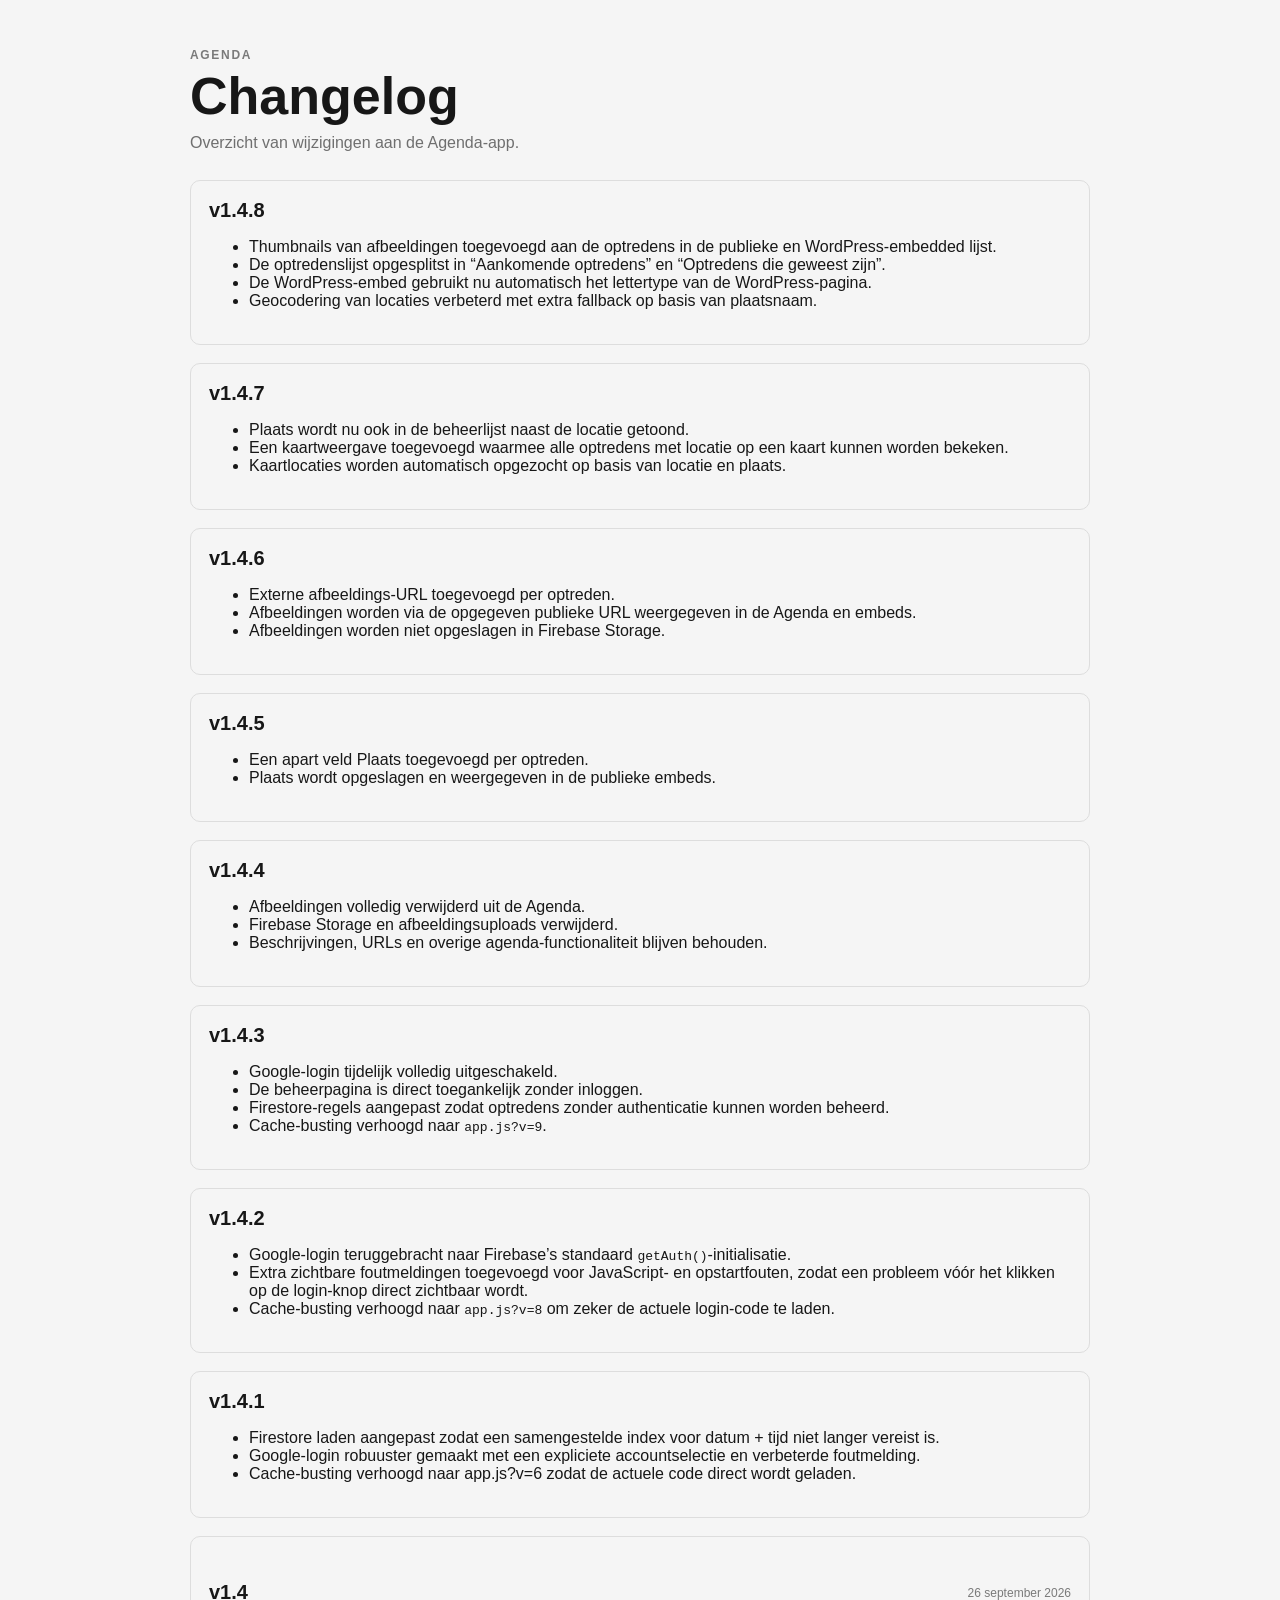
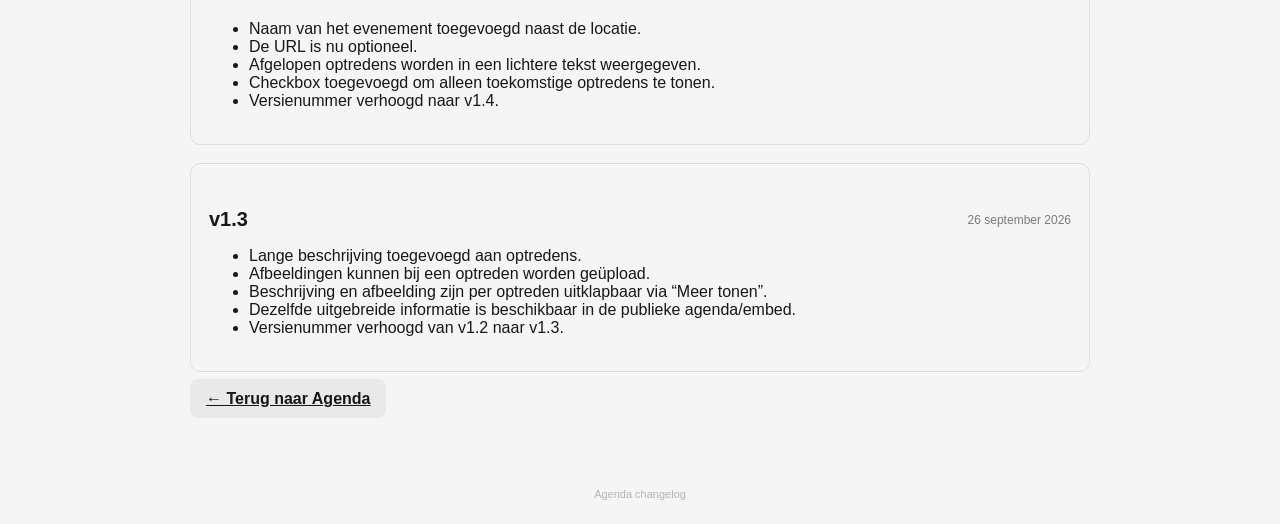
==== commit b4b24496: "Update changelog to v1.4.8" ====
--- a/changelog.html
+++ b/changelog.html
@@ -14,7 +14,12 @@
 <p class="muted">Overzicht van wijzigingen aan de Agenda-app.</p>
 </header>
 
-<section class="panel"><h2>v1.4.7</h2><ul><li>Plaats wordt nu ook in de beheerlijst naast de locatie getoond.</li><li>Een kaartweergave toegevoegd waarmee alle optredens met locatie op een kaart kunnen worden bekeken.</li><li>Kaartlocaties worden automatisch opgezocht op basis van locatie en plaats.</li></ul></section><section class="panel"><h2>v1.4.6</h2><ul><li>Externe afbeeldings-URL toegevoegd per optreden.</li><li>Afbeeldingen worden via de opgegeven publieke URL weergegeven in de Agenda en embeds.</li><li>Afbeeldingen worden niet opgeslagen in Firebase Storage.</li></ul></section><section class="panel"><h2>v1.4.5</h2><ul><li>Een apart veld Plaats toegevoegd per optreden.</li><li>Plaats wordt opgeslagen en weergegeven in de publieke embeds.</li></ul></section><section class="panel"><h2>v1.4.4</h2><ul><li>Afbeeldingen volledig verwijderd uit de Agenda.</li><li>Firebase Storage en afbeeldingsuploads verwijderd.</li><li>Beschrijvingen, URLs en overige agenda-functionaliteit blijven behouden.</li></ul></section><section class="panel"><h2>v1.4.3</h2><ul>
+<section class="panel"><h2>v1.4.8</h2><ul><li>Thumbnails van afbeeldingen toegevoegd aan de optredens in de publieke en WordPress-embedded lijst.</li><li>De optredenslijst opgesplitst in “Aankomende optredens” en “Optredens die geweest zijn”.</li><li>De WordPress-embed gebruikt nu automatisch het lettertype van de WordPress-pagina.</li><li>Geocodering van locaties verbeterd met extra fallback op basis van plaatsnaam.</li></ul></section>
+<section class="panel"><h2>v1.4.7</h2><ul><li>Plaats wordt nu ook in de beheerlijst naast de locatie getoond.</li><li>Een kaartweergave toegevoegd waarmee alle optredens met locatie op een kaart kunnen worden bekeken.</li><li>Kaartlocaties worden automatisch opgezocht op basis van locatie en plaats.</li></ul></section>
+<section class="panel"><h2>v1.4.6</h2><ul><li>Externe afbeeldings-URL toegevoegd per optreden.</li><li>Afbeeldingen worden via de opgegeven publieke URL weergegeven in de Agenda en embeds.</li><li>Afbeeldingen worden niet opgeslagen in Firebase Storage.</li></ul></section>
+<section class="panel"><h2>v1.4.5</h2><ul><li>Een apart veld Plaats toegevoegd per optreden.</li><li>Plaats wordt opgeslagen en weergegeven in de publieke embeds.</li></ul></section>
+<section class="panel"><h2>v1.4.4</h2><ul><li>Afbeeldingen volledig verwijderd uit de Agenda.</li><li>Firebase Storage en afbeeldingsuploads verwijderd.</li><li>Beschrijvingen, URLs en overige agenda-functionaliteit blijven behouden.</li></ul></section>
+<section class="panel"><h2>v1.4.3</h2><ul>
 <li>Google-login tijdelijk volledig uitgeschakeld.</li>
 <li>De beheerpagina is direct toegankelijk zonder inloggen.</li>
 <li>Firestore-regels aangepast zodat optredens zonder authenticatie kunnen worden beheerd.</li>
--- a/styles.css
+++ b/styles.css
@@ -39,7 +39,7 @@
 .message{padding:14px;text-align:center;color:#777;font-size:13px}
 .version{margin:0 0 24px;text-align:center;font-size:11px;color:#999;opacity:.7}
 .embed-page{background:transparent}
-.embed-page .event{grid-template-columns:44px minmax(0,1fr);gap:10px;padding:7px 10px;background:#fff;border:1px solid #ddd;border-radius:8px}
+.embed-page .event{grid-template-columns:44px 40px minmax(0,1fr);gap:10px;padding:7px 10px;background:#fff;border:1px solid #ddd;border-radius:8px}
 .embed-page .event-actions{display:none}
 .embed-page .event-day{font-size:18px}.embed-page .event-month{font-size:9px}.embed-page .event-time{font-size:11px}.embed-page .event-name{font-size:14px}.embed-page .event-location{font-size:12px;font-weight:400;opacity:.65}
 @media(max-width:600px){
@@ -60,7 +60,7 @@
 .event-details{margin-top:12px;padding-top:12px;border-top:1px solid #ddd}
 .event-description{font-size:14px;line-height:1.6;font-weight:400;white-space:normal;overflow-wrap:anywhere}
 
-.filter-checkbox{display:flex;align-items:center;gap:8px;margin:-2px 0 14px;font-size:13px;font-weight:700}
+.filter-checkbox{display:flex;align-items:center;gap:8px;margin:-2px 0 14px;padding:7px 10px;border:1px solid #ddd;border-radius:8px;font-size:13px;font-weight:700}
 .filter-checkbox input{width:16px;height:16px}
 .event-name{margin:0 0 2px;font-weight:700}
 .event.past{opacity:.48}
@@ -68,7 +68,7 @@
 
 /* Embedded agenda */
 .embed-page .embed-filter{margin:-2px 0 14px}
-.embed-page .event{grid-template-columns:44px minmax(0,1fr) 28px}
+.embed-page .event{grid-template-columns:44px 40px minmax(0,1fr) 28px}
 .embed-page .event-expand{width:28px;height:28px;display:flex;align-items:center;justify-content:center;padding:0;border:0;border-radius:50%;background:transparent;color:inherit;cursor:pointer;transition:background-color .15s ease}
 .embed-page .event-expand:hover{background:#eee}
 .embed-page .event-arrow{display:block;font-size:22px;line-height:1;opacity:.55;transition:transform .25s ease}
@@ -95,3 +95,8 @@
 .map-panel{padding:0;overflow:hidden}
 .map-panel .form-heading{padding:18px 18px 0}
 .map-panel .map-attribution{margin:0;padding:8px 18px 12px;font-size:10px;color:#777}
+
+.embed-page .event-thumb{width:40px;height:40px;overflow:hidden;border-radius:6px;background:#eee;display:flex;align-items:center;justify-content:center}
+.embed-page .event-thumb img{display:block;width:100%;height:100%;object-fit:cover}
+
+.event-section{margin:0 0 20px}.event-section-title{margin:0 0 8px;padding:0 2px;font-size:15px;line-height:1.3}.past-section .event-section-title{opacity:.6}.event-section-list{margin:0}
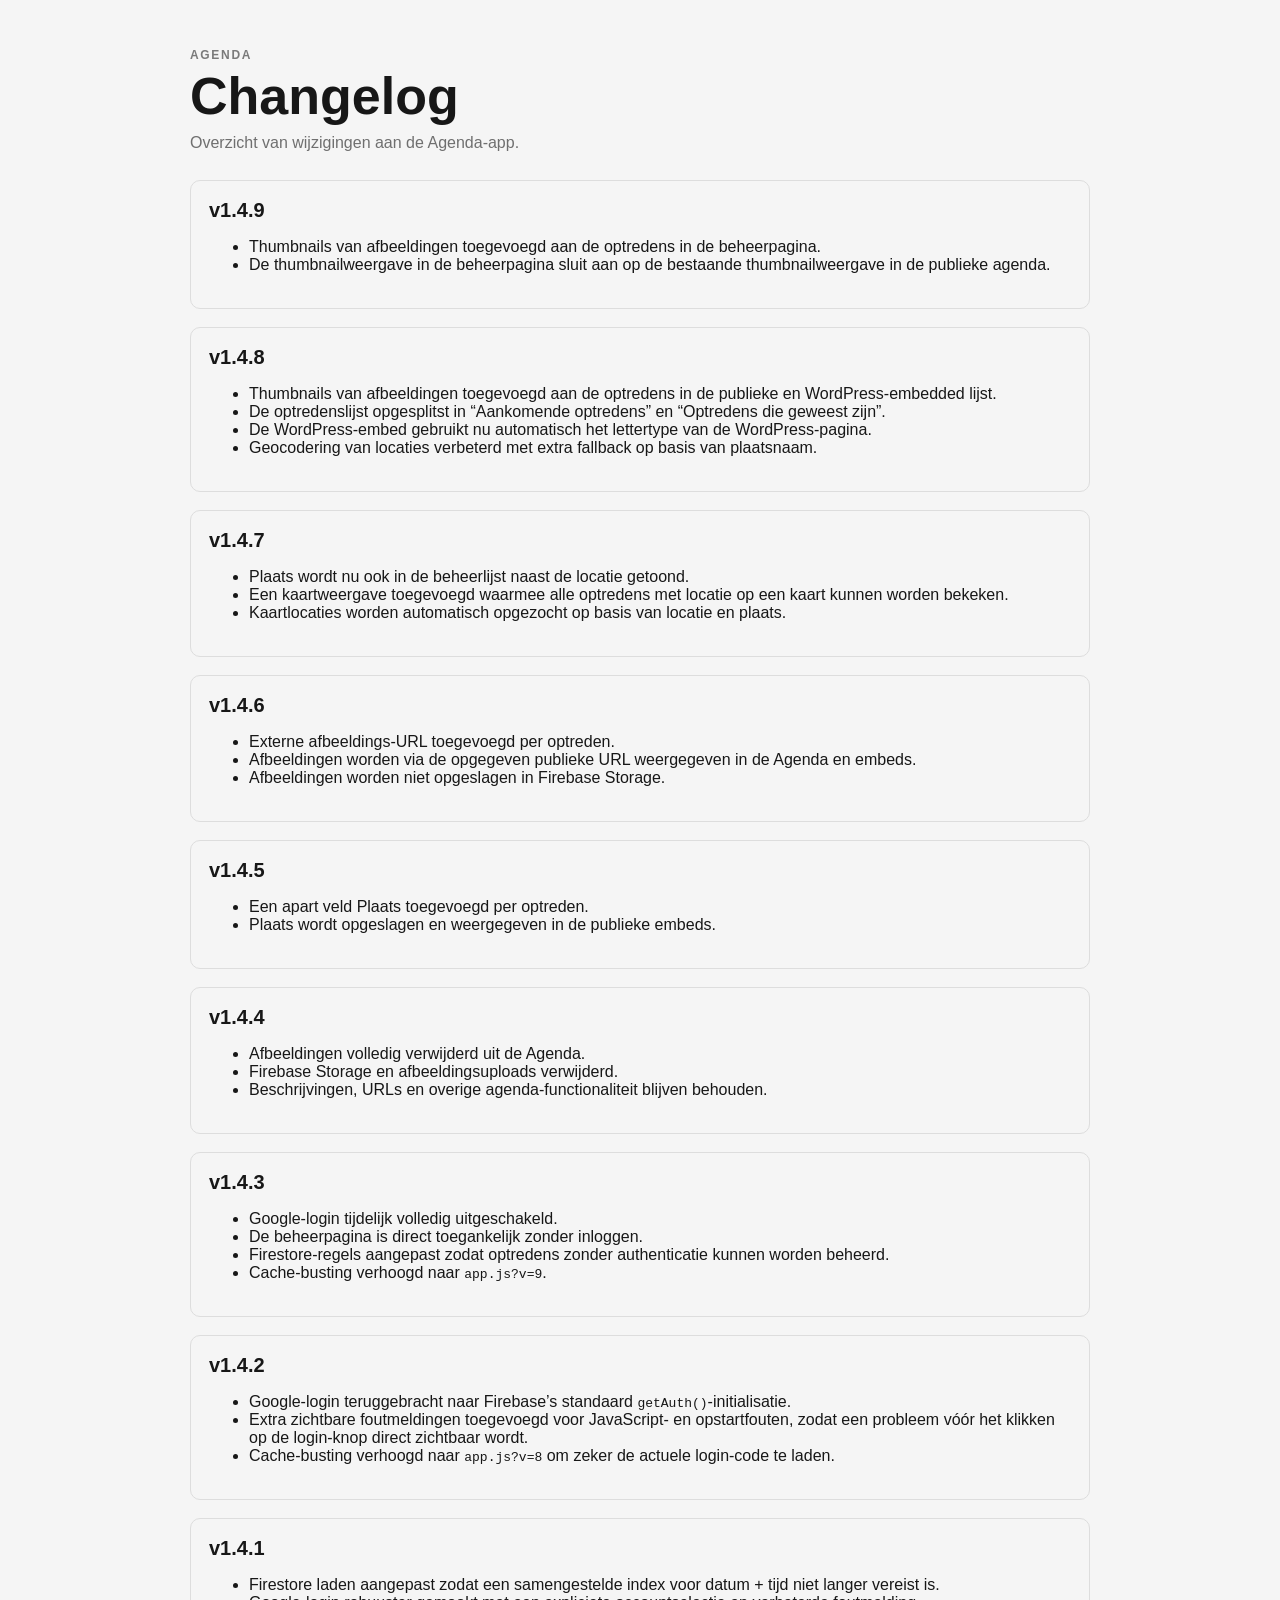
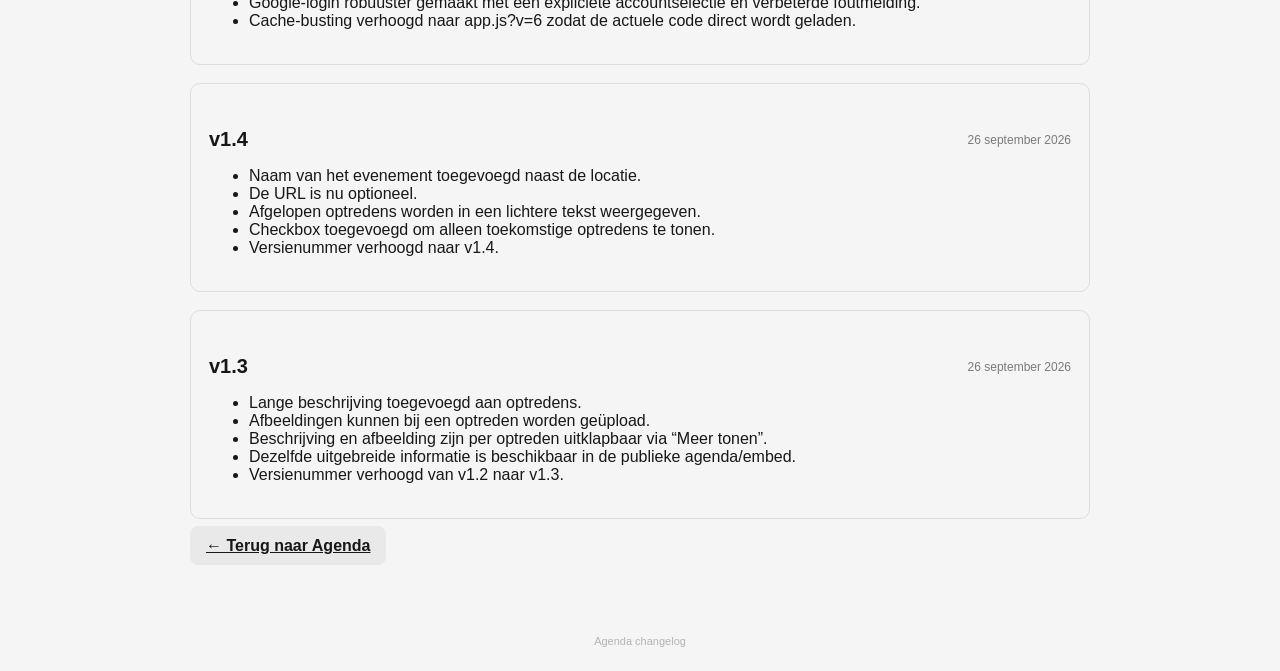
==== commit d09a1fec: "Add admin thumbnail change to changelog" ====
--- a/changelog.html
+++ b/changelog.html
@@ -14,6 +14,7 @@
 <p class="muted">Overzicht van wijzigingen aan de Agenda-app.</p>
 </header>
 
+<section class="panel"><h2>v1.4.9</h2><ul><li>Thumbnails van afbeeldingen toegevoegd aan de optredens in de beheerpagina.</li><li>De thumbnailweergave in de beheerpagina sluit aan op de bestaande thumbnailweergave in de publieke agenda.</li></ul></section>
 <section class="panel"><h2>v1.4.8</h2><ul><li>Thumbnails van afbeeldingen toegevoegd aan de optredens in de publieke en WordPress-embedded lijst.</li><li>De optredenslijst opgesplitst in “Aankomende optredens” en “Optredens die geweest zijn”.</li><li>De WordPress-embed gebruikt nu automatisch het lettertype van de WordPress-pagina.</li><li>Geocodering van locaties verbeterd met extra fallback op basis van plaatsnaam.</li></ul></section>
 <section class="panel"><h2>v1.4.7</h2><ul><li>Plaats wordt nu ook in de beheerlijst naast de locatie getoond.</li><li>Een kaartweergave toegevoegd waarmee alle optredens met locatie op een kaart kunnen worden bekeken.</li><li>Kaartlocaties worden automatisch opgezocht op basis van locatie en plaats.</li></ul></section>
 <section class="panel"><h2>v1.4.6</h2><ul><li>Externe afbeeldings-URL toegevoegd per optreden.</li><li>Afbeeldingen worden via de opgegeven publieke URL weergegeven in de Agenda en embeds.</li><li>Afbeeldingen worden niet opgeslagen in Firebase Storage.</li></ul></section>
--- a/styles.css
+++ b/styles.css
@@ -22,7 +22,7 @@
 .section-heading{display:flex;align-items:center;justify-content:space-between;margin:26px 0 12px}
 .count{font-size:12px;opacity:.55}
 .event-list{display:grid;gap:8px}
-.event{display:grid;grid-template-columns:74px minmax(0,1fr) auto;gap:14px;align-items:center;padding:10px 12px;background:#f5f5f5;border:1px solid #ddd;border-radius:10px;transition:background-color .15s ease,transform .1s ease}
+.event{display:grid;grid-template-columns:74px 40px minmax(0,1fr) auto;gap:14px;align-items:center;padding:10px 12px;background:#f5f5f5;border:1px solid #ddd;border-radius:10px;transition:background-color .15s ease,transform .1s ease}
 .event:hover{background:#e9e9e9}
 .event:active{transform:scale(.995)}
 .event-date{text-align:center;font-weight:700;text-transform:uppercase;line-height:1.05}
@@ -47,7 +47,7 @@
 .form-grid{grid-template-columns:1fr}
 .full{grid-column:auto}
 .toolbar{flex-direction:column}
-.event{grid-template-columns:58px minmax(0,1fr) auto;gap:9px;padding:8px}
+.event{grid-template-columns:58px 40px minmax(0,1fr) auto;gap:9px;padding:8px}
 .event-day{font-size:22px}
 .event-location{font-size:14px}
 .event-link{font-size:11px}
@@ -55,6 +55,8 @@
 
 .form-grid textarea{width:100%;padding:11px;border:1px solid #ccc;border-radius:8px;background:#fff;font:inherit;resize:vertical;line-height:1.5}
 .event-main{min-width:0}
+.event-thumb{width:40px;height:40px;overflow:hidden;border-radius:6px;background:#eee;display:flex;align-items:center;justify-content:center}
+.event-thumb img{display:block;width:100%;height:100%;object-fit:cover}
 .event-toggle{display:block;margin-top:7px;padding:0;border:0;background:transparent;font:inherit;font-size:12px;font-weight:700;opacity:.55;cursor:pointer}
 .event-toggle:hover{text-decoration:underline;opacity:1}
 .event-details{margin-top:12px;padding-top:12px;border-top:1px solid #ddd}
